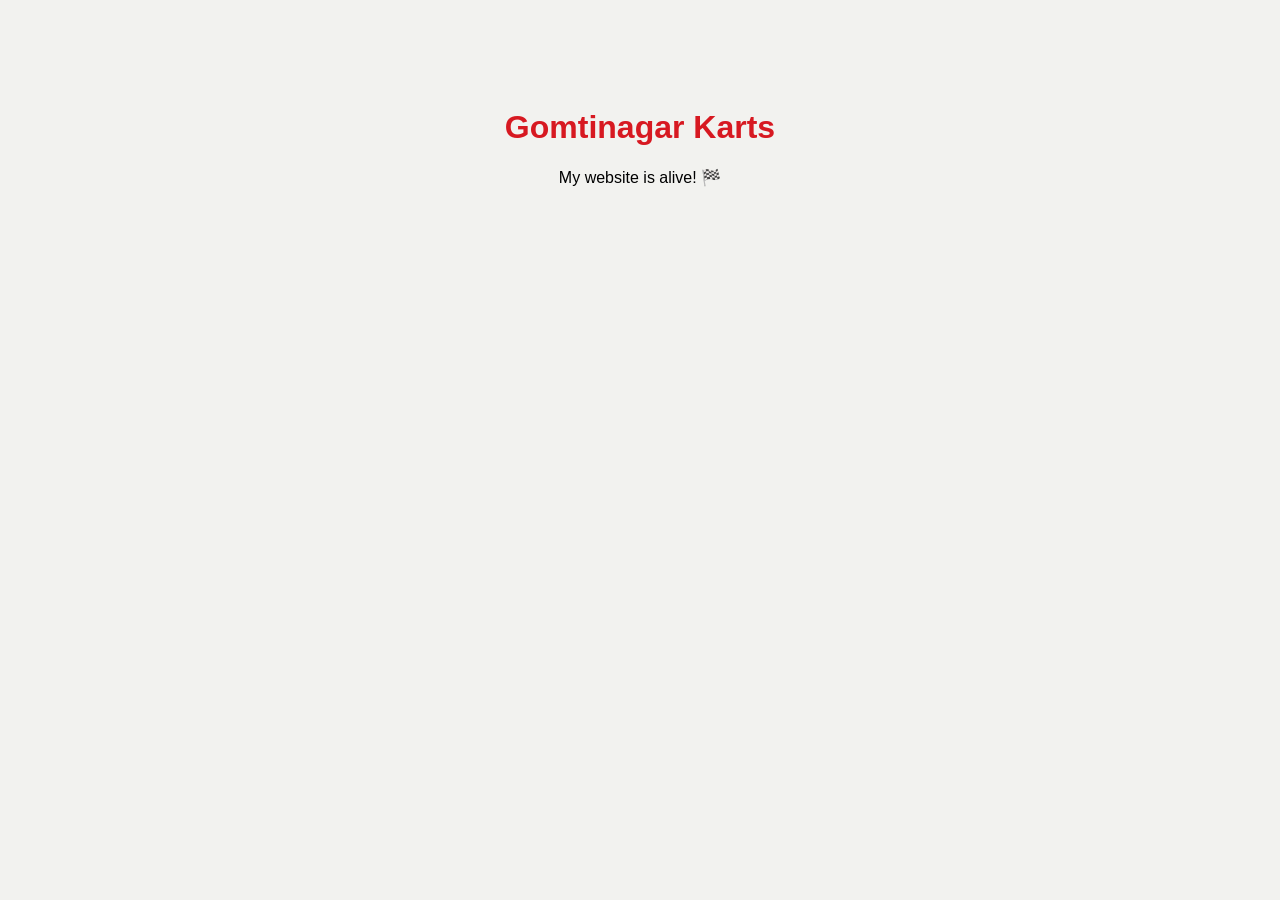
==== index.html @ 0a63693b "Add files via upload" ====
<!DOCTYPE html>
<html lang="en">
<head>
  <meta charset="UTF-8">
  <meta name="viewport" content="width=device-width, initial-scale=1.0">
  <title>Gomtinagar Karts</title>
</head>
<body style="font-family: Arial, sans-serif; background: #f2f2ef; text-align: center; padding-top: 80px;">
  <h1 style="color: #d71921;">Gomtinagar Karts</h1>
  <p>My website is alive! 🏁</p>
</body>
</html>
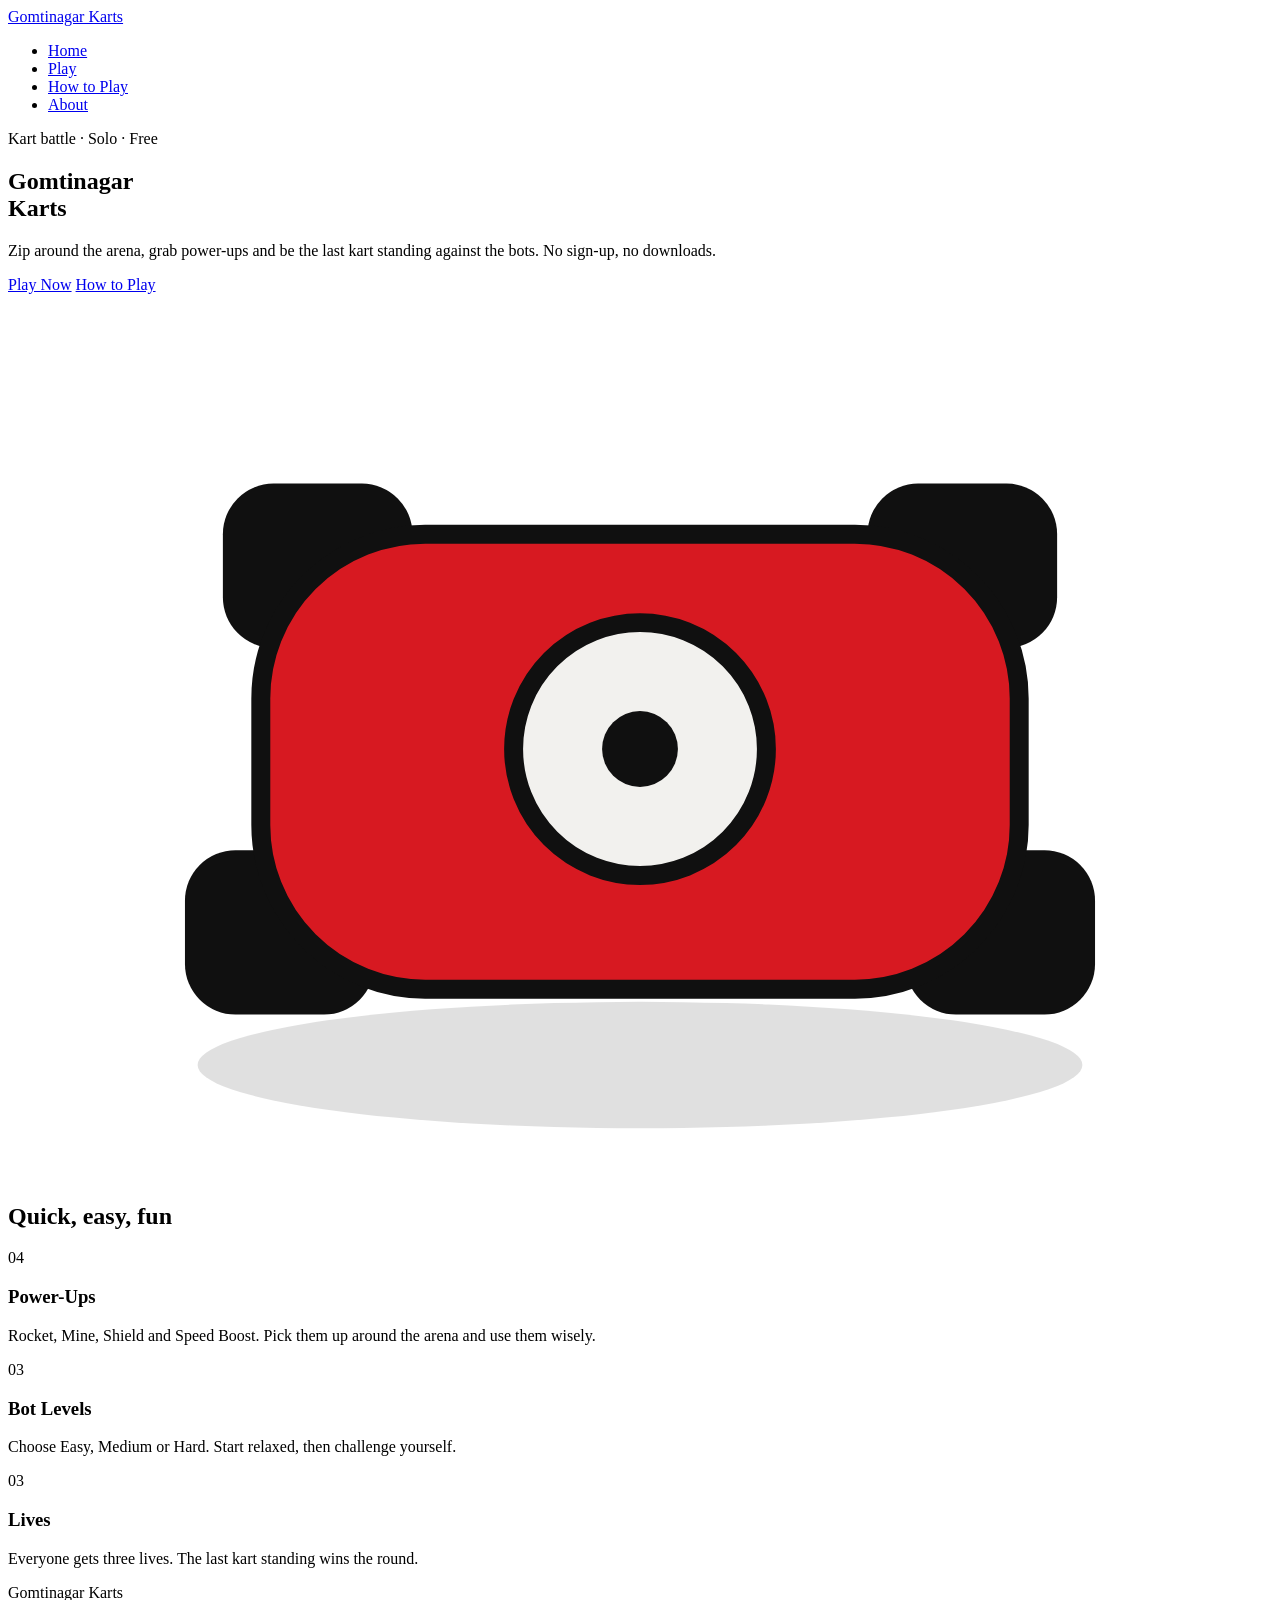
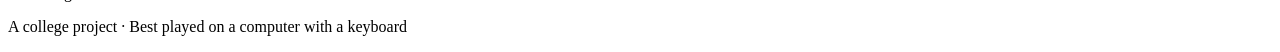
==== commit 15d1de7e: "Add files via upload" ====
--- a/index.html
+++ b/index.html
@@ -4,9 +4,87 @@
   <meta charset="UTF-8">
   <meta name="viewport" content="width=device-width, initial-scale=1.0">
   <title>Gomtinagar Karts</title>
+  <meta name="description" content="Gomtinagar Karts: a fun kart battle game. Grab power-ups and be the last kart standing.">
+  <link rel="preconnect" href="https://fonts.googleapis.com">
+  <link rel="preconnect" href="https://fonts.gstatic.com" crossorigin>
+  <link href="https://fonts.googleapis.com/css2?family=Doto:wght@100..900&family=Space+Grotesk:wght@400;500;700&display=swap" rel="stylesheet">
+  <link rel="stylesheet" href="css/style.css">
 </head>
-<body style="font-family: Arial, sans-serif; background: #f2f2ef; text-align: center; padding-top: 80px;">
-  <h1 style="color: #d71921;">Gomtinagar Karts</h1>
-  <p>My website is alive! 🏁</p>
+<body>
+
+  <header class="site-header">
+    <nav class="nav">
+      <a class="brand" href="index.html">
+        <span class="brand-dot"></span>
+        <span class="brand-name">Gomtinagar Karts</span>
+      </a>
+      <ul class="nav-links">
+        <li><a href="index.html" class="active">Home</a></li>
+        <li><a href="play.html">Play</a></li>
+        <li><a href="how-to-play.html">How to Play</a></li>
+        <li><a href="about.html">About</a></li>
+      </ul>
+    </nav>
+  </header>
+
+  <main>
+    <section class="hero">
+      <div class="hero-text">
+        <p class="eyebrow">Kart battle · Solo · Free</p>
+        <h1>Gomtinagar<br>Karts</h1>
+        <p class="lead">
+          Zip around the arena, grab power-ups and be the last kart standing
+          against the bots. No sign-up, no downloads.
+        </p>
+        <div class="hero-buttons">
+          <a class="btn btn-primary" href="play.html">Play Now</a>
+          <a class="btn btn-ghost" href="how-to-play.html">How to Play</a>
+        </div>
+      </div>
+
+      <div class="hero-visual">
+        <div class="widget">
+          <svg class="kart" viewBox="0 0 200 140" xmlns="http://www.w3.org/2000/svg" aria-label="A red kart">
+            <ellipse cx="100" cy="122" rx="70" ry="10" fill="#000" opacity="0.12"/>
+            <rect x="28" y="88" width="30" height="26" rx="8" fill="#101010"/>
+            <rect x="142" y="88" width="30" height="26" rx="8" fill="#101010"/>
+            <rect x="34" y="30" width="30" height="26" rx="8" fill="#101010"/>
+            <rect x="136" y="30" width="30" height="26" rx="8" fill="#101010"/>
+            <rect x="40" y="38" width="120" height="72" rx="26" fill="#d71921"/>
+            <rect x="40" y="38" width="120" height="72" rx="26" fill="none" stroke="#101010" stroke-width="3"/>
+            <circle cx="100" cy="72" r="20" fill="#f2f1ee" stroke="#101010" stroke-width="3"/>
+            <circle cx="100" cy="72" r="6" fill="#101010"/>
+          </svg>
+        </div>
+      </div>
+    </section>
+
+    <section class="features">
+      <h2>Quick, easy, <span class="red">fun</span></h2>
+      <div class="cards">
+        <article class="card">
+          <p class="card-number">04</p>
+          <h3>Power-Ups</h3>
+          <p>Rocket, Mine, Shield and Speed Boost. Pick them up around the arena and use them wisely.</p>
+        </article>
+        <article class="card card-yellow">
+          <p class="card-number">03</p>
+          <h3>Bot Levels</h3>
+          <p>Choose Easy, Medium or Hard. Start relaxed, then challenge yourself.</p>
+        </article>
+        <article class="card card-sky">
+          <p class="card-number">03</p>
+          <h3>Lives</h3>
+          <p>Everyone gets three lives. The last kart standing wins the round.</p>
+        </article>
+      </div>
+    </section>
+  </main>
+
+  <footer class="site-footer">
+    <p class="footer-brand">Gomtinagar Karts</p>
+    <p class="footer-note">A college project · Best played on a computer with a keyboard</p>
+  </footer>
+
 </body>
 </html>
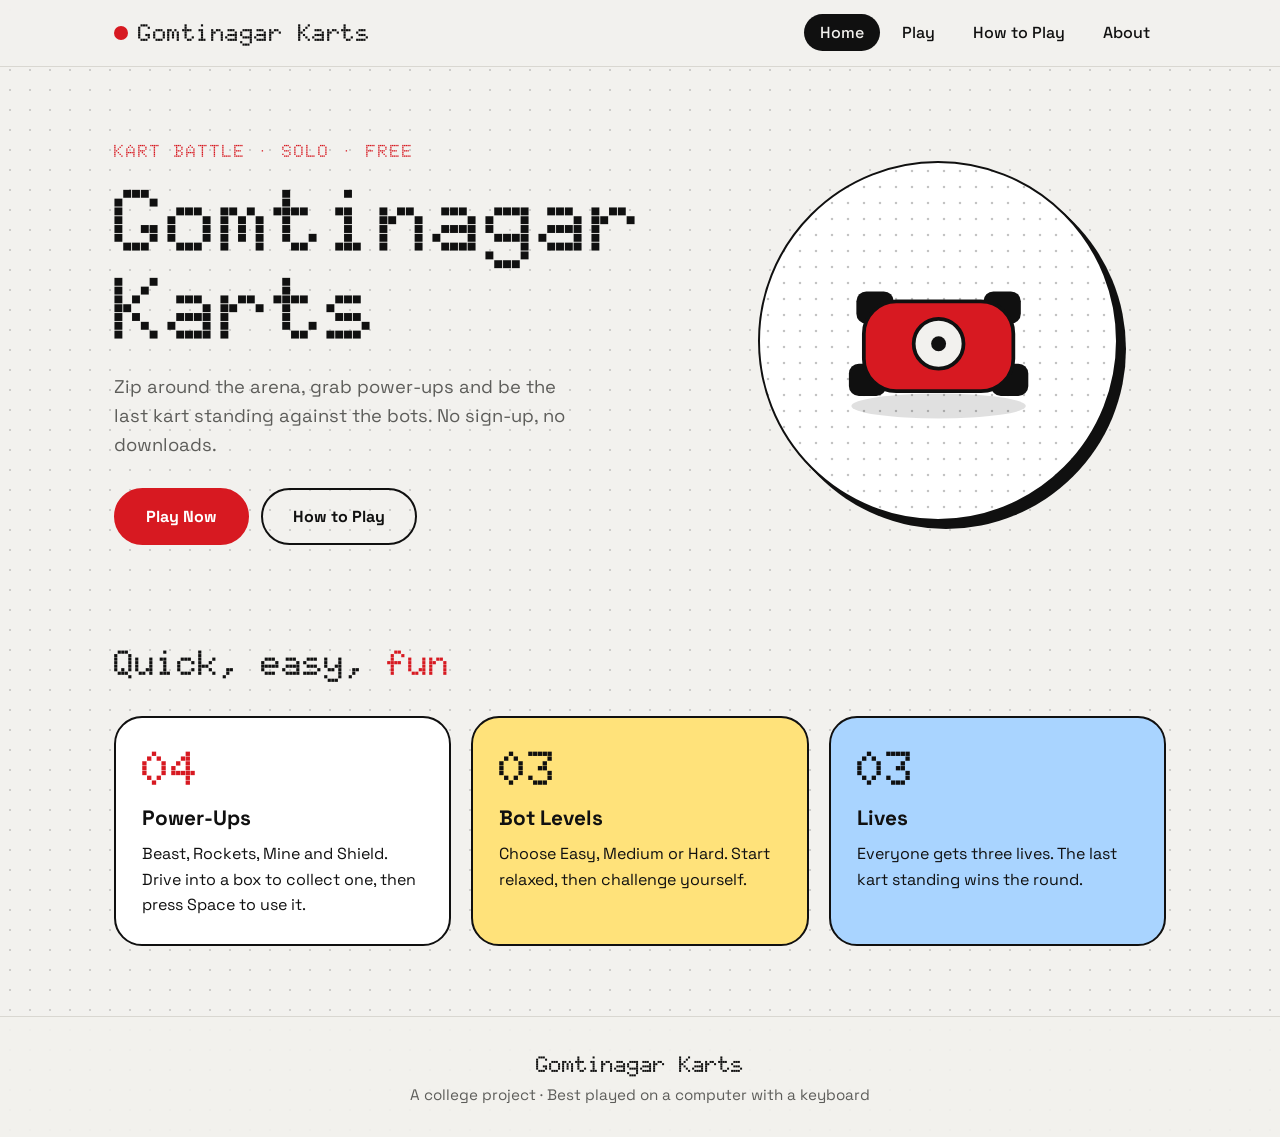
==== commit 74efcb47: "Add files via upload" ====
--- a/index.html
+++ b/index.html
@@ -65,7 +65,7 @@
         <article class="card">
           <p class="card-number">04</p>
           <h3>Power-Ups</h3>
-          <p>Rocket, Mine, Shield and Speed Boost. Pick them up around the arena and use them wisely.</p>
+                    <p>Beast, Rockets, Mine and Shield. Drive into a box to collect one, then press Space to use it.</p>
         </article>
         <article class="card card-yellow">
           <p class="card-number">03</p>
--- a/css/style.css
+++ b/css/style.css
@@ -0,0 +1,285 @@
+/* ---------- Colors and basics ---------- */
+:root {
+  --bg: #f2f1ee;
+  --ink: #101010;
+  --muted: #5d5d5a;
+  --red: #d71921;
+  --yellow: #ffe27a;
+  --sky: #a9d4ff;
+  --line: #d9d7d1;
+}
+
+* { box-sizing: border-box; margin: 0; padding: 0; }
+
+body {
+  font-family: "Space Grotesk", Arial, sans-serif;
+  color: var(--ink);
+  background-color: var(--bg);
+  background-image: radial-gradient(circle, rgba(16,16,16,0.16) 1.2px, transparent 1.4px);
+  background-size: 20px 20px;
+  line-height: 1.6;
+}
+
+a { color: inherit; text-decoration: none; }
+
+/* ---------- Navigation bar ---------- */
+.site-header {
+  position: sticky;
+  top: 0;
+  z-index: 10;
+  background: rgba(242, 241, 238, 0.9);
+  backdrop-filter: blur(8px);
+  border-bottom: 1px solid var(--line);
+}
+
+.nav {
+  max-width: 1100px;
+  margin: 0 auto;
+  padding: 14px 24px;
+  display: flex;
+  align-items: center;
+  justify-content: space-between;
+  flex-wrap: wrap;
+  gap: 10px;
+}
+
+.brand { display: flex; align-items: center; gap: 10px; }
+.brand-dot { width: 14px; height: 14px; border-radius: 50%; background: var(--red); }
+.brand-name { font-family: "Doto", monospace; font-weight: 900; font-size: 1.5rem; letter-spacing: 0.5px; }
+
+.nav-links { list-style: none; display: flex; gap: 6px; flex-wrap: wrap; }
+.nav-links a { padding: 8px 16px; border-radius: 999px; font-weight: 500; transition: background 0.2s; }
+.nav-links a:hover { background: rgba(16,16,16,0.08); }
+.nav-links a.active { background: var(--ink); color: var(--bg); }
+
+/* ---------- Hero ---------- */
+.hero {
+  max-width: 1100px;
+  margin: 0 auto;
+  padding: 70px 24px 50px;
+  display: grid;
+  grid-template-columns: 1.1fr 0.9fr;
+  gap: 40px;
+  align-items: center;
+}
+
+.eyebrow { font-family: "Doto", monospace; font-weight: 700; font-size: 1.1rem; color: var(--red); letter-spacing: 1px; text-transform: uppercase; }
+
+.hero h1 { font-family: "Doto", monospace; font-weight: 900; font-size: clamp(3rem, 8vw, 5.5rem); line-height: 1; margin: 10px 0 20px; }
+
+.lead { font-size: 1.15rem; color: var(--muted); max-width: 480px; }
+
+.hero-buttons { display: flex; gap: 12px; margin-top: 28px; flex-wrap: wrap; }
+
+.btn { display: inline-block; padding: 14px 30px; border-radius: 999px; font-weight: 700; font-size: 1rem; border: 2px solid var(--ink); transition: transform 0.15s, box-shadow 0.15s; }
+.btn:hover { transform: translateY(-2px); box-shadow: 0 4px 0 var(--ink); }
+.btn-primary { background: var(--red); color: #fff; border-color: var(--red); }
+.btn-primary:hover { box-shadow: 0 4px 0 #8f0e14; }
+.btn-ghost { background: transparent; }
+
+/* ---------- Hero picture ---------- */
+.hero-visual { display: flex; justify-content: center; }
+
+.widget {
+  width: min(360px, 100%);
+  aspect-ratio: 1 / 1;
+  border-radius: 50%;
+  border: 2px solid var(--ink);
+  background-color: #fff;
+  background-image: radial-gradient(circle, rgba(16,16,16,0.25) 1.4px, transparent 1.6px);
+  background-size: 16px 16px;
+  display: flex;
+  align-items: center;
+  justify-content: center;
+  box-shadow: 8px 8px 0 var(--ink);
+}
+
+.kart { width: 70%; animation: float 3s ease-in-out infinite; }
+
+@keyframes float {
+  0%, 100% { transform: translateY(0) rotate(-4deg); }
+  50% { transform: translateY(-10px) rotate(2deg); }
+}
+
+/* ---------- Feature cards ---------- */
+.features { max-width: 1100px; margin: 0 auto; padding: 40px 24px 70px; }
+
+.features h2 { font-family: "Doto", monospace; font-weight: 900; font-size: 2.2rem; margin-bottom: 24px; }
+.red { color: var(--red); }
+
+.cards { display: grid; grid-template-columns: repeat(3, 1fr); gap: 20px; }
+
+.card {
+  background: #fff;
+  border: 2px solid var(--ink);
+  border-radius: 28px;
+  padding: 26px;
+  transition: transform 0.2s;
+}
+.card:hover { transform: translateY(-4px); }
+.card-yellow { background: var(--yellow); }
+.card-sky { background: var(--sky); }
+
+.card-number { font-family: "Doto", monospace; font-weight: 900; font-size: 3rem; line-height: 1; color: var(--red); }
+.card-yellow .card-number, .card-sky .card-number { color: var(--ink); }
+.card h3 { margin: 10px 0 6px; font-size: 1.3rem; }
+
+/* ---------- Footer ---------- */
+.site-footer { border-top: 1px solid var(--line); text-align: center; padding: 30px 24px; background: rgba(242,241,238,0.9); }
+.footer-brand { font-family: "Doto", monospace; font-weight: 900; font-size: 1.4rem; }
+.footer-note { color: var(--muted); font-size: 0.95rem; }
+
+/* ---------- Phones and small screens ---------- */
+@media (max-width: 800px) {
+  .hero { grid-template-columns: 1fr; padding-top: 40px; }
+  .cards { grid-template-columns: 1fr; }
+}
+
+/* ---------- Inner pages (How to Play, About, Play) ---------- */
+.page { max-width: 900px; margin: 0 auto; padding: 60px 24px 70px; }
+.page h1 { font-family: "Doto", monospace; font-weight: 900; font-size: clamp(2.4rem, 6vw, 4rem); line-height: 1.05; margin: 8px 0 16px; }
+.page .lead { margin-bottom: 30px; }
+
+.panel { background: #fff; border: 2px solid var(--ink); border-radius: 28px; padding: 26px; margin-bottom: 20px; }
+.panel h2 { font-family: "Doto", monospace; font-weight: 900; font-size: 1.7rem; margin-bottom: 8px; }
+.note { color: var(--muted); margin-bottom: 12px; }
+
+.controls { list-style: none; display: grid; gap: 12px; }
+.controls li { display: flex; align-items: center; gap: 8px; flex-wrap: wrap; }
+.controls li > span:last-child { margin-left: 8px; color: var(--muted); }
+.key { display: inline-block; min-width: 42px; text-align: center; padding: 6px 12px; border: 2px solid var(--ink); border-radius: 12px; background: var(--bg); box-shadow: 0 3px 0 var(--ink); font-weight: 700; }
+.key-wide { min-width: 120px; }
+
+.grid-2 { display: grid; grid-template-columns: repeat(2, 1fr); gap: 14px; margin-top: 10px; }
+.mini { border: 2px solid var(--ink); border-radius: 20px; padding: 16px; background: var(--bg); }
+.mini:nth-child(1) { background: #ffd0d2; }
+.mini:nth-child(2) { background: var(--yellow); }
+.mini:nth-child(3) { background: var(--sky); }
+.mini h3 { margin-bottom: 4px; }
+
+.plain-list { list-style: none; display: grid; gap: 8px; }
+.plain-list li { padding-left: 22px; position: relative; }
+.plain-list li::before { content: ""; position: absolute; left: 0; top: 0.6em; width: 9px; height: 9px; border-radius: 50%; background: var(--red); }
+
+@media (max-width: 800px) {
+  .grid-2 { grid-template-columns: 1fr; }
+}
+
+/* ---------- Play page ---------- */
+.hidden { display: none; }
+
+button.btn { font-family: inherit; cursor: pointer; }
+
+.text-input {
+  width: 100%;
+  max-width: 420px;
+  padding: 14px 18px;
+  font-family: inherit;
+  font-size: 1.1rem;
+  border: 2px solid var(--ink);
+  border-radius: 16px;
+  background: var(--bg);
+  color: var(--ink);
+  margin-bottom: 8px;
+}
+.text-input:focus { outline: 3px solid var(--red); outline-offset: 2px; }
+
+.choice-row { display: flex; gap: 14px; flex-wrap: wrap; margin-top: 10px; }
+.choice { cursor: pointer; }
+.choice input { position: absolute; opacity: 0; pointer-events: none; }
+
+.choice-body {
+  display: flex;
+  align-items: center;
+  gap: 10px;
+  padding: 14px 20px;
+  border: 2px solid var(--ink);
+  border-radius: 999px;
+  background: var(--bg);
+  font-weight: 700;
+  transition: transform 0.15s, background 0.15s;
+}
+.choice:hover .choice-body { transform: translateY(-2px); }
+.choice input:checked + .choice-body { background: var(--ink); color: var(--bg); box-shadow: 0 4px 0 var(--red); }
+.choice input:focus-visible + .choice-body { outline: 3px solid var(--red); outline-offset: 2px; }
+
+.choice-text { flex-direction: column; align-items: flex-start; gap: 0; border-radius: 22px; min-width: 190px; }
+.choice-text small { font-weight: 400; opacity: 0.8; }
+
+.swatch { display: inline-block; width: 22px; height: 22px; border-radius: 50%; border: 2px solid var(--ink); }
+.choice input:checked + .choice-body .swatch { border-color: var(--bg); }
+
+.summary { display: flex; gap: 10px; flex-wrap: wrap; margin: 6px 0 20px; }
+.chip { display: inline-flex; align-items: center; gap: 8px; padding: 8px 16px; border: 2px solid var(--ink); border-radius: 999px; background: #fff; font-weight: 700; }
+
+#game-canvas {
+  display: block;
+  width: 100%;
+  height: auto;
+  border: 2px solid var(--ink);
+  border-radius: 28px;
+  box-shadow: 8px 8px 0 var(--ink);
+  background: #fff;
+  margin-bottom: 18px;
+}
+#match .btn { margin-top: 10px; }
+
+/* ---------- Fullscreen game ---------- */
+.game-wrap { position: relative; margin-bottom: 18px; }
+.game-wrap #game-canvas { margin-bottom: 0; }
+
+.fs-btn {
+  position: absolute;
+  right: 16px;
+  top: 9px;
+  padding: 8px 18px;
+  font-family: inherit;
+  font-weight: 700;
+  font-size: 0.95rem;
+  color: var(--ink);
+  background: rgba(255, 255, 255, 0.92);
+  border: 2px solid var(--ink);
+  border-radius: 999px;
+  cursor: pointer;
+  opacity: 0.9;
+  transition: transform 0.15s, opacity 0.15s;
+}
+.fs-btn:hover { opacity: 1; transform: translateY(-2px); }
+
+.game-wrap:fullscreen {
+  display: flex;
+  align-items: center;
+  justify-content: center;
+  width: 100%;
+  height: 100%;
+  margin: 0;
+  background: var(--bg);
+}
+.game-wrap:fullscreen #game-canvas {
+  width: min(100vw, calc(100vh * 900 / 520));
+  height: auto;
+  border: none;
+  border-radius: 0;
+  box-shadow: none;
+}
+
+/* Same rules for Safari */
+.game-wrap:-webkit-full-screen {
+  display: flex;
+  align-items: center;
+  justify-content: center;
+  width: 100%;
+  height: 100%;
+  margin: 0;
+  background: var(--bg);
+}
+.game-wrap:-webkit-full-screen #game-canvas {
+  width: min(100vw, calc(100vh * 900 / 520));
+  height: auto;
+  border: none;
+  border-radius: 0;
+  box-shadow: none;
+}
+
+/* ---------- Beast tile on the How to Play page ---------- */
+.mini.mini-beast { background: #101010; color: #f2f1ee; border-color: #d71921; }
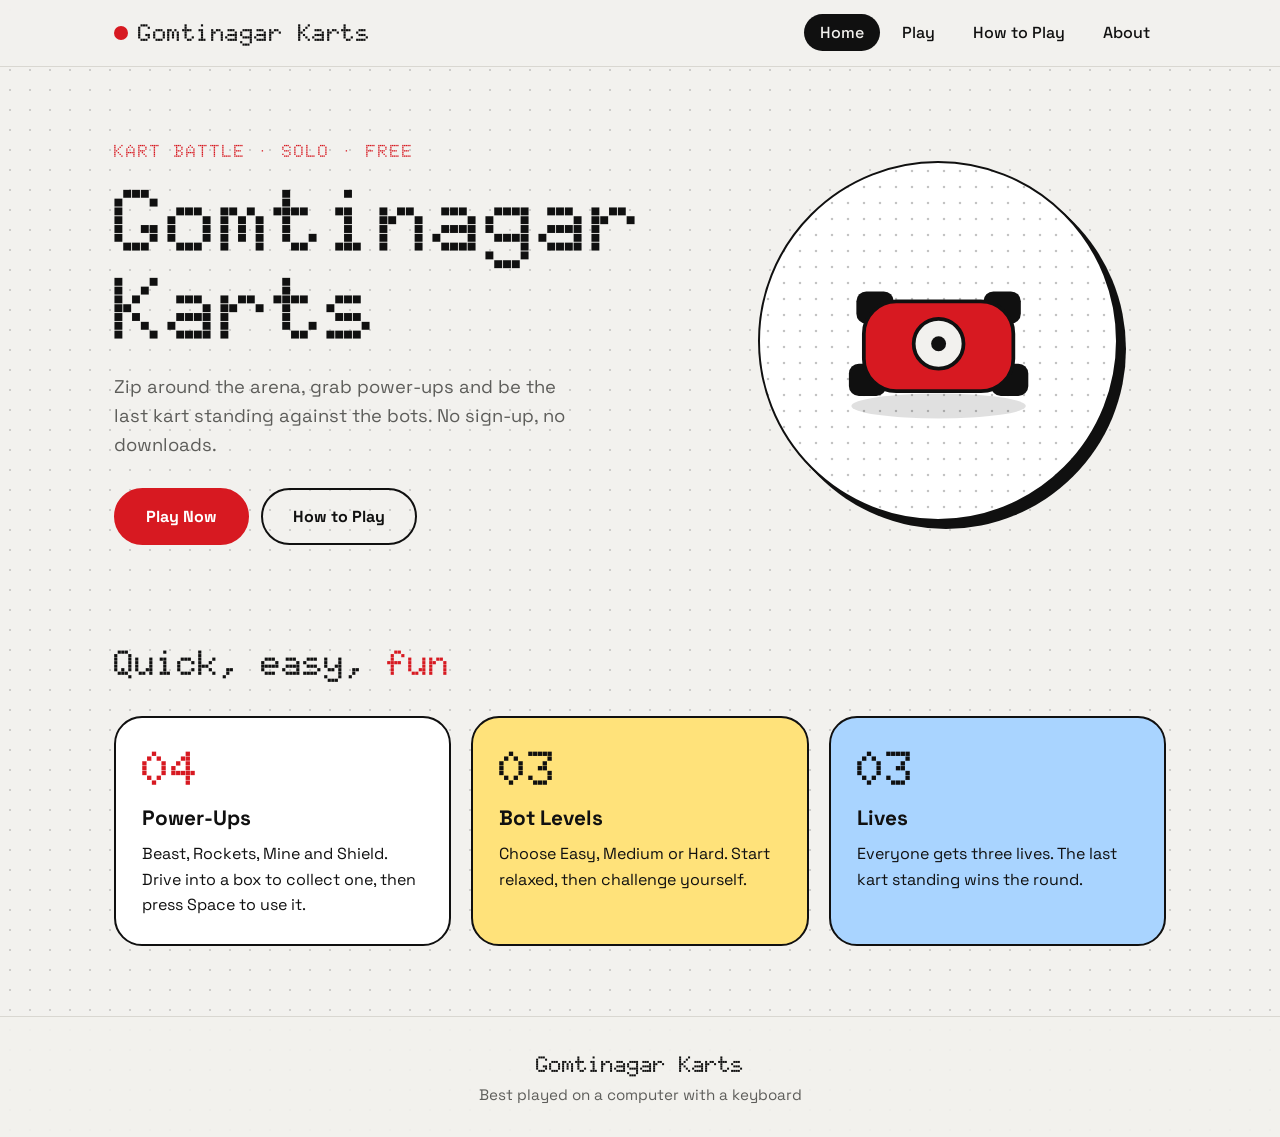
==== commit a1c23e17: "Add files via upload" ====
--- a/index.html
+++ b/index.html
@@ -83,7 +83,7 @@
 
   <footer class="site-footer">
     <p class="footer-brand">Gomtinagar Karts</p>
-    <p class="footer-note">A college project · Best played on a computer with a keyboard</p>
+    <p class="footer-note">Best played on a computer with a keyboard</p>
   </footer>
 
 </body>
--- a/css/style.css
+++ b/css/style.css
@@ -282,4 +282,95 @@
 }
 
 /* ---------- Beast tile on the How to Play page ---------- */
-.mini.mini-beast { background: #101010; color: #f2f1ee; border-color: #d71921; }+.mini.mini-beast { background: #101010; color: #f2f1ee; border-color: #d71921; }
+
+/* ---------- Selected buttons: glow bar for kart colors ---------- */
+.choice input:checked + .choice-body {
+  background: #fffaf0;
+  color: var(--ink);
+  box-shadow: 0 4px 0 var(--ac, var(--red)), 0 0 0 3px var(--tint, #ffd9db);
+}
+.choice input:checked + .choice-body .swatch { border-color: var(--ink); }
+
+
+/* ---------- Kart colors in one row ---------- */
+.choice-row.one-line { flex-wrap: nowrap; gap: 8px; }
+.one-line .choice-body { padding: 12px 14px; gap: 8px; white-space: nowrap; }
+.one-line .swatch { width: 18px; height: 18px; }
+@media (max-width: 840px) { .choice-row.one-line { flex-wrap: wrap; } }
+
+/* ---------- Difficulty and bots follow the kart color ---------- */
+.follow .choice input:checked + .choice-body {
+  background: #fffaf0;
+  box-shadow: 0 4px 0 var(--kart-ac, var(--ink));
+}
+.bot-dots { display: inline-flex; gap: 4px; }
+.bot-dots i {
+  display: block;
+  box-sizing: border-box;
+  width: 9px;
+  height: 9px;
+  border: 1.5px solid var(--ink);
+  border-radius: 50%;
+  background: transparent;
+}
+.choice input:checked + .choice-body .bot-dots i { background: var(--kart-ac, var(--ink)); }
+
+/* ---------- Setup page: reminder when something is not chosen yet ---------- */
+.panel.missing { border-color: var(--red); }
+.setup-error { color: var(--red); font-weight: 700; margin: 0 0 14px; }
+
+/* ---------- Power-up tiles on the How to Play page ---------- */
+.mini.mini-rocket { background: linear-gradient(135deg, #c4161c, #ee6a10); color: #ffffff; border-color: #8f0e14; }
+.mini.mini-mine { background: #c9c7c0; color: #101010; border-color: #3a3a3a; }
+.mini.mini-shield { background: #fffaf0; border-color: #5aa9f0; box-shadow: 0 4px 0 #5aa9f0; }
+.mini.mini-shield h3 { color: #2f7fd1; }
+
+/* ---------- 3D test page ---------- */
+.scene-wrap { position: relative; margin-bottom: 18px; }
+.scene3d {
+  position: relative;
+  width: 100%;
+  aspect-ratio: 900 / 520;
+  border: 2px solid var(--ink);
+  border-radius: 28px;
+  overflow: hidden;
+  box-shadow: 8px 8px 0 var(--ink);
+  background: #efeee9;
+}
+.scene3d canvas { display: block; width: 100%; height: 100%; }
+.scene-wrap .fs-btn { z-index: 2; }
+.scene-fps {
+  position: absolute;
+  left: 16px;
+  bottom: 14px;
+  z-index: 2;
+  padding: 2px 10px;
+  font-size: 0.85rem;
+  color: var(--muted);
+  background: rgba(255, 255, 255, 0.85);
+  border-radius: 999px;
+  pointer-events: none;
+}
+.scene-message {
+  position: absolute;
+  inset: 0;
+  z-index: 3;
+  display: flex;
+  align-items: center;
+  justify-content: center;
+  padding: 24px;
+  text-align: center;
+  font-weight: 700;
+  color: var(--ink);
+  background: rgba(242, 241, 238, 0.95);
+  border-radius: 28px;
+}
+.scene-message.hidden { display: none; }
+
+.scene-wrap:fullscreen { display: flex; align-items: center; justify-content: center; width: 100%; height: 100%; margin: 0; background: var(--bg); }
+.scene-wrap:fullscreen .scene3d { width: 100%; height: 100%; aspect-ratio: auto; border: none; border-radius: 0; box-shadow: none; }
+
+/* Same rules for Safari */
+.scene-wrap:-webkit-full-screen { display: flex; align-items: center; justify-content: center; width: 100%; height: 100%; margin: 0; background: var(--bg); }
+.scene-wrap:-webkit-full-screen .scene3d { width: 100%; height: 100%; aspect-ratio: auto; border: none; border-radius: 0; box-shadow: none; }
